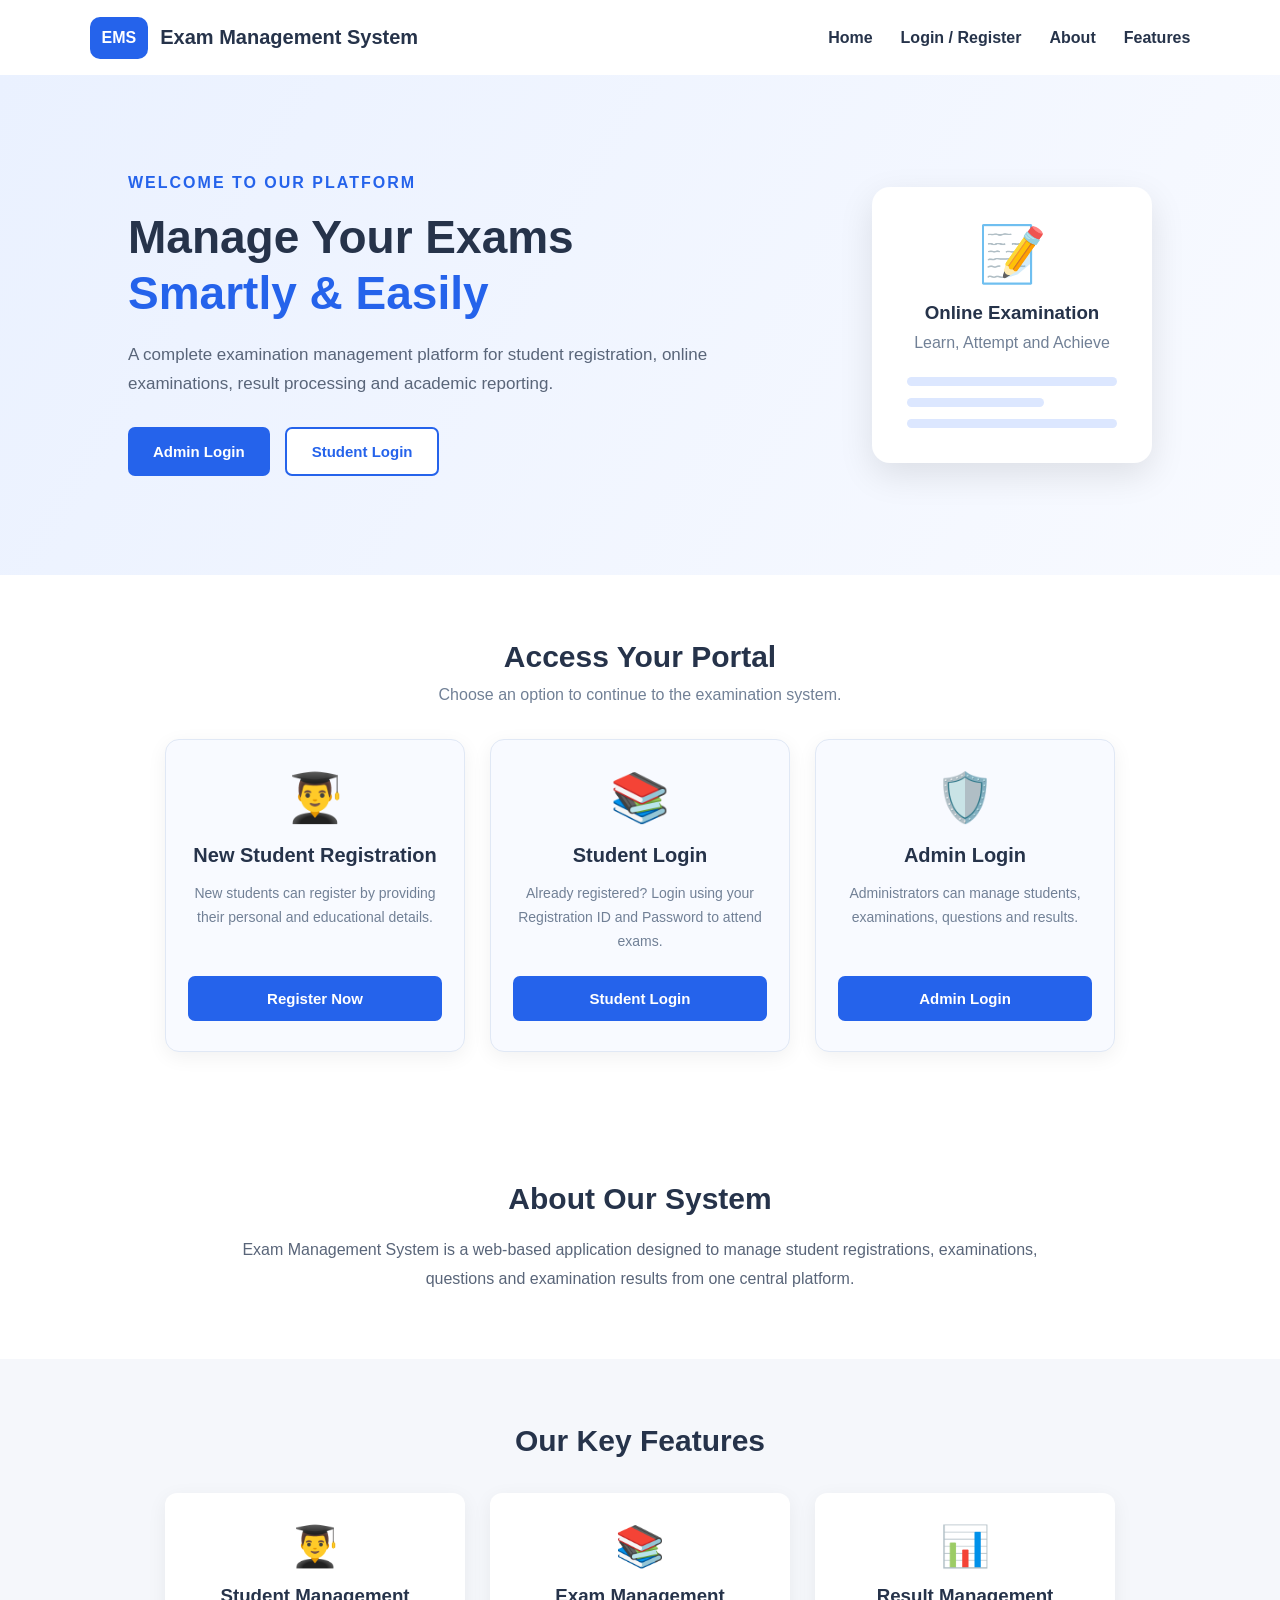
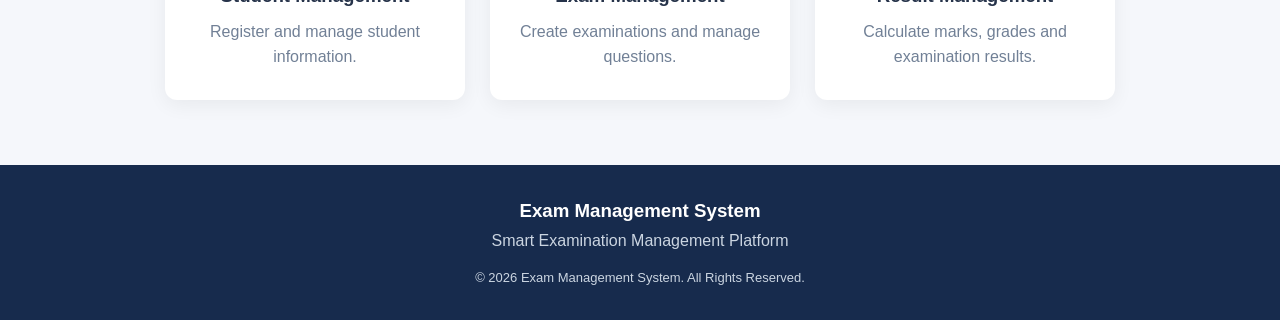
==== index.html @ 12c212f2 "updated all html css js files" ====
<!DOCTYPE html>
<html lang="en">

<head>

    <meta charset="UTF-8">
    <meta name="viewport" content="width=device-width, initial-scale=1.0">

    <title>Exam Management System</title>

    <link rel="stylesheet" href="css/style.css">

</head>

<body>

    <!-- Header Section -->
    <header class="header">

        <div class="logo">
            <span class="logo-icon">EMS</span>
            <h2>Exam Management System</h2>
        </div>

        <nav class="navbar">
            <a href="#home">Home</a>
            <a href="#portals">Login / Register</a>
            <a href="#about">About</a>
            <a href="#features">Features</a>
        </nav>

    </header>


    <!-- Home Section -->
    <section class="hero" id="home">

        <div class="hero-content">

            <p class="welcome-text">WELCOME TO OUR PLATFORM</p>

            <h1>
                Manage Your Exams
                <span>Smartly & Easily</span>
            </h1>

            <p class="description">
                A complete examination management platform
                for student registration, online examinations,
                result processing and academic reporting.
            </p>

            <div class="button-group">

                <button class="admin-btn" onclick="openLogin('Admin')">
                    Admin Login
                </button>

                <button class="student-btn" onclick="openLogin('Student')">
                    Student Login
                </button>

            </div>

        </div>

        <div class="hero-image">

            <div class="exam-card">

                <div class="exam-icon">📝</div>

                <h3>Online Examination</h3>

                <p>Learn, Attempt and Achieve</p>

                <div class="exam-line"></div>
                <div class="exam-line short"></div>
                <div class="exam-line"></div>

            </div>

        </div>

    </section>


    <!-- Registration and Login Cards -->
    <section class="portal-section" id="portals">

        <h2>Access Your Portal</h2>

        <p class="portal-description">
            Choose an option to continue to the examination system.
        </p>

        <div class="portal-container">


            <!-- New Student Registration Card -->
            <div class="portal-card">

                <div class="portal-icon">👨‍🎓</div>

                <h3>New Student Registration</h3>

                <p>
                    New students can register by providing
                    their personal and educational details.
                </p>

                <button class="portal-btn"
                    onclick="openRegistration()">

                    Register Now

                </button>

            </div>


            <!-- Student Login Card -->
            <div class="portal-card">

                <div class="portal-icon">📚</div>

                <h3>Student Login</h3>

                <p>
                    Already registered? Login using your
                    Registration ID and Password to attend exams.
                </p>

                <button class="portal-btn"
                    onclick="openLogin('Student')">

                    Student Login

                </button>

            </div>


            <!-- Admin Login Card -->
            <div class="portal-card">

                <div class="portal-icon">🛡️</div>

                <h3>Admin Login</h3>

                <p>
                    Administrators can manage students,
                    examinations, questions and results.
                </p>

                <button class="portal-btn"
                    onclick="openLogin('Admin')">

                    Admin Login

                </button>

            </div>

        </div>

    </section>


    <!-- About Section -->
    <section class="about" id="about">

        <h2>About Our System</h2>

        <p>
            Exam Management System is a web-based application
            designed to manage student registrations,
            examinations, questions and examination results
            from one central platform.
        </p>

    </section>


    <!-- Features Section -->
    <section class="features" id="features">

        <h2>Our Key Features</h2>

        <div class="feature-container">

            <div class="feature-card">

                <div class="feature-icon">👨‍🎓</div>

                <h3>Student Management</h3>

                <p>Register and manage student information.</p>

            </div>


            <div class="feature-card">

                <div class="feature-icon">📚</div>

                <h3>Exam Management</h3>

                <p>Create examinations and manage questions.</p>

            </div>


            <div class="feature-card">

                <div class="feature-icon">📊</div>

                <h3>Result Management</h3>

                <p>Calculate marks, grades and examination results.</p>

            </div>

        </div>

    </section>


    <!-- Footer -->
    <footer id="contact">

        <h3>Exam Management System</h3>

        <p>Smart Examination Management Platform</p>

        <p class="copyright">
            &copy; 2026 Exam Management System. All Rights Reserved.
        </p>

    </footer>


    <script src="js/script.js"></script>

</body>

</html>
---- css/style.css ----
/* General Settings */
* {
    margin: 0;
    padding: 0;
    box-sizing: border-box;
}

body {
    font-family: Arial, sans-serif;
    background-color: #f5f7fb;
    color: #26334a;
}

/* Header */
.header {
    width: 100%;
    min-height: 75px;
    background-color: white;
    display: flex;
    justify-content: space-between;
    align-items: center;
    padding: 15px 7%;
    box-shadow: 0 2px 10px rgba(0, 0, 0, 0.08);
}

.logo {
    display: flex;
    align-items: center;
    gap: 12px;
}

.logo-icon {
    background-color: #2563eb;
    color: white;
    padding: 12px;
    border-radius: 10px;
    font-weight: bold;
}

.logo h2 {
    font-size: 20px;
}

/* Navigation Menu */
.navbar {
    display: flex;
    gap: 28px;
}

.navbar a {
    text-decoration: none;
    color: #26334a;
    font-weight: bold;
}

.navbar a:hover {
    color: #2563eb;
}

/* Home Section */
.hero {
    min-height: 500px;
    display: flex;
    justify-content: space-between;
    align-items: center;
    padding: 65px 10%;
    background: linear-gradient(120deg, #eaf1ff, #f8faff);
}

.hero-content {
    max-width: 580px;
}

.welcome-text {
    color: #2563eb;
    font-weight: bold;
    letter-spacing: 2px;
    margin-bottom: 18px;
}

.hero h1 {
    font-size: 46px;
    line-height: 1.2;
    margin-bottom: 20px;
}

.hero h1 span {
    display: block;
    color: #2563eb;
}

.description {
    font-size: 17px;
    line-height: 1.7;
    color: #596579;
    margin-bottom: 28px;
}

/* Login Buttons */
.button-group {
    display: flex;
    gap: 15px;
}

button {
    border: none;
    padding: 14px 25px;
    border-radius: 7px;
    font-size: 15px;
    font-weight: bold;
    cursor: pointer;
    transition: 0.3s;
}

.admin-btn {
    background-color: #2563eb;
    color: white;
}

.admin-btn:hover {
    background-color: #1748b5;
}

.student-btn {
    background-color: white;
    color: #2563eb;
    border: 2px solid #2563eb;
}

.student-btn:hover {
    background-color: #e5edff;
}

/* Illustration Card */
.hero-image {
    display: flex;
    justify-content: center;
    align-items: center;
}

.exam-card {
    width: 280px;
    padding: 35px;
    background-color: white;
    border-radius: 18px;
    text-align: center;
    box-shadow: 0 12px 35px rgba(0, 0, 0, 0.10);
}

.exam-icon {
    font-size: 55px;
    margin-bottom: 15px;
}

.exam-card h3 {
    margin-bottom: 10px;
}

.exam-card p {
    color: #718096;
    margin-bottom: 25px;
}

.exam-line {
    height: 9px;
    background-color: #dce7ff;
    border-radius: 10px;
    margin-top: 12px;
}

.exam-line.short {
    width: 65%;
}

/* About Section */
.about {
    padding: 65px 10%;
    text-align: center;
    background-color: white;
}

.about h2,
.features h2 {
    font-size: 30px;
    margin-bottom: 20px;
}

.about p {
    max-width: 800px;
    margin: auto;
    line-height: 1.8;
    color: #596579;
}

/* Features Section */
.features {
    padding: 65px 8%;
    text-align: center;
}

.feature-container {
    display: flex;
    justify-content: center;
    gap: 25px;
    margin-top: 35px;
}

.feature-card {
    background-color: white;
    padding: 30px 20px;
    width: 300px;
    border-radius: 12px;
    box-shadow: 0 5px 20px rgba(0, 0, 0, 0.06);
}

.feature-icon {
    font-size: 40px;
    margin-bottom: 15px;
}

.feature-card h3 {
    margin-bottom: 12px;
}

.feature-card p {
    color: #718096;
    line-height: 1.6;
}

/* Footer */
footer {
    background-color: #172b4d;
    color: white;
    padding: 35px 15px;
    text-align: center;
}

footer p {
    margin-top: 10px;
    color: #cbd5e1;
}

.copyright {
    font-size: 13px;
    margin-top: 20px;
}

/* Mobile Responsive Design */
@media (max-width: 768px) {

    .header {
        flex-direction: column;
        gap: 20px;
    }

    .navbar {
        flex-wrap: wrap;
        justify-content: center;
        gap: 15px;
    }

    .hero {
        flex-direction: column;
        text-align: center;
        gap: 40px;
        padding: 50px 7%;
    }

    .hero h1 {
        font-size: 35px;
    }

    .button-group {
        justify-content: center;
        flex-wrap: wrap;
    }

    .feature-container {
        flex-direction: column;
        align-items: center;
    }

    .feature-card {
        width: 100%;
        max-width: 350px;
    }
}

/* =================================
   LOGIN PAGE DESIGN
================================= */

.login-page {
    min-height: 100vh;
    display: flex;
    justify-content: center;
    align-items: center;
    padding: 20px;
    background: linear-gradient(120deg, #eaf1ff, #dce8ff);
}

.login-container {
    width: 100%;
    max-width: 420px;
    background-color: white;
    padding: 40px;
    border-radius: 15px;
    text-align: center;
    box-shadow: 0 10px 35px rgba(0, 0, 0, 0.12);
}

.login-logo {
    width: 65px;
    height: 65px;
    background-color: #2563eb;
    color: white;
    display: flex;
    justify-content: center;
    align-items: center;
    margin: 0 auto 20px;
    border-radius: 12px;
    font-size: 22px;
    font-weight: bold;
}

.login-container h1 {
    font-size: 28px;
    margin-bottom: 10px;
    color: #26334a;
}

.login-subtitle {
    color: #718096;
    margin-bottom: 30px;
    line-height: 1.5;
}

.login-container form {
    text-align: left;
}

.login-container label {
    display: block;
    font-weight: bold;
    margin-bottom: 8px;
    margin-top: 18px;
}

.login-container input {
    width: 100%;
    padding: 13px;
    border: 1px solid #cbd5e1;
    border-radius: 7px;
    font-size: 15px;
    outline: none;
}

.login-container input:focus {
    border-color: #2563eb;
    box-shadow: 0 0 5px rgba(37, 99, 235, 0.25);
}

.login-submit {
    width: 100%;
    background-color: #2563eb;
    color: white;
    margin-top: 25px;
    padding: 14px;
}

.login-submit:hover {
    background-color: #1748b5;
}

.back-home {
    margin-top: 25px;
}

.back-home a {
    color: #2563eb;
    text-decoration: none;
    font-weight: bold;
}

.back-home a:hover {
    text-decoration: underline;
}

/* ==========================================
   REGISTRATION AND LOGIN PORTAL CARDS
========================================== */

.portal-section {
    padding: 65px 8%;
    text-align: center;
    background-color: #ffffff;
}

.portal-section h2 {
    font-size: 30px;
    margin-bottom: 12px;
    color: #26334a;
}

.portal-description {
    color: #718096;
    font-size: 16px;
    margin-bottom: 35px;
}

.portal-container {
    display: flex;
    justify-content: center;
    align-items: stretch;
    gap: 25px;
    flex-wrap: wrap;
}

.portal-card {
    width: 300px;
    background-color: #f8faff;
    padding: 30px 22px;
    border-radius: 14px;
    border: 1px solid #e0e8f5;
    box-shadow: 0 5px 20px rgba(0, 0, 0, 0.06);
    transition: 0.3s;
}

.portal-card:hover {
    transform: translateY(-7px);
    box-shadow: 0 12px 28px rgba(0, 0, 0, 0.12);
}

.portal-icon {
    font-size: 48px;
    margin-bottom: 18px;
}

.portal-card h3 {
    font-size: 20px;
    margin-bottom: 15px;
    color: #26334a;
}

.portal-card p {
    font-size: 14px;
    line-height: 1.7;
    color: #718096;
    min-height: 72px;
}

.portal-btn {
    width: 100%;
    margin-top: 22px;
    background-color: #2563eb;
    color: white;
}

.portal-btn:hover {
    background-color: #1748b5;
}


/* Registration form layout */

.registration-page {
    min-height: 100vh;
    padding: 40px 15px;
    background: linear-gradient(120deg, #eaf1ff, #dce8ff);
}

.registration-container {
    max-width: 750px;
    margin: auto;
    background-color: white;
    padding: 35px;
    border-radius: 15px;
    box-shadow: 0 10px 35px rgba(0, 0, 0, 0.10);
}

.registration-container h1 {
    text-align: center;
    margin-bottom: 12px;
    color: #26334a;
}

.registration-container .registration-subtitle {
    text-align: center;
    color: #718096;
    margin-bottom: 30px;
}

.registration-form {
    display: grid;
    grid-template-columns: 1fr 1fr;
    gap: 18px;
}

.registration-field {
    display: flex;
    flex-direction: column;
    gap: 8px;
}

.registration-field.full-width {
    grid-column: 1 / -1;
}

.registration-field label {
    font-weight: bold;
    color: #26334a;
}

.registration-field input,
.registration-field select,
.registration-field textarea {
    width: 100%;
    padding: 12px;
    border: 1px solid #cbd5e1;
    border-radius: 7px;
    font-size: 15px;
    font-family: Arial, sans-serif;
}

.registration-field textarea {
    min-height: 90px;
    resize: vertical;
}

.registration-submit {
    grid-column: 1 / -1;
    width: 100%;
    background-color: #2563eb;
    color: white;
}

.registration-submit:hover {
    background-color: #1748b5;
}

.registration-back {
    text-align: center;
    margin-top: 22px;
}

.registration-back a {
    color: #2563eb;
    text-decoration: none;
    font-weight: bold;
}


/* Mobile Responsive */
@media (max-width: 768px) {

    .portal-container {
        flex-direction: column;
        align-items: center;
    }

    .portal-card {
        width: 100%;
        max-width: 350px;
    }

    .registration-form {
        grid-template-columns: 1fr;
    }

    .registration-field.full-width,
    .registration-submit {
        grid-column: auto;
    }

    .registration-container {
        padding: 25px 18px;
    }

}
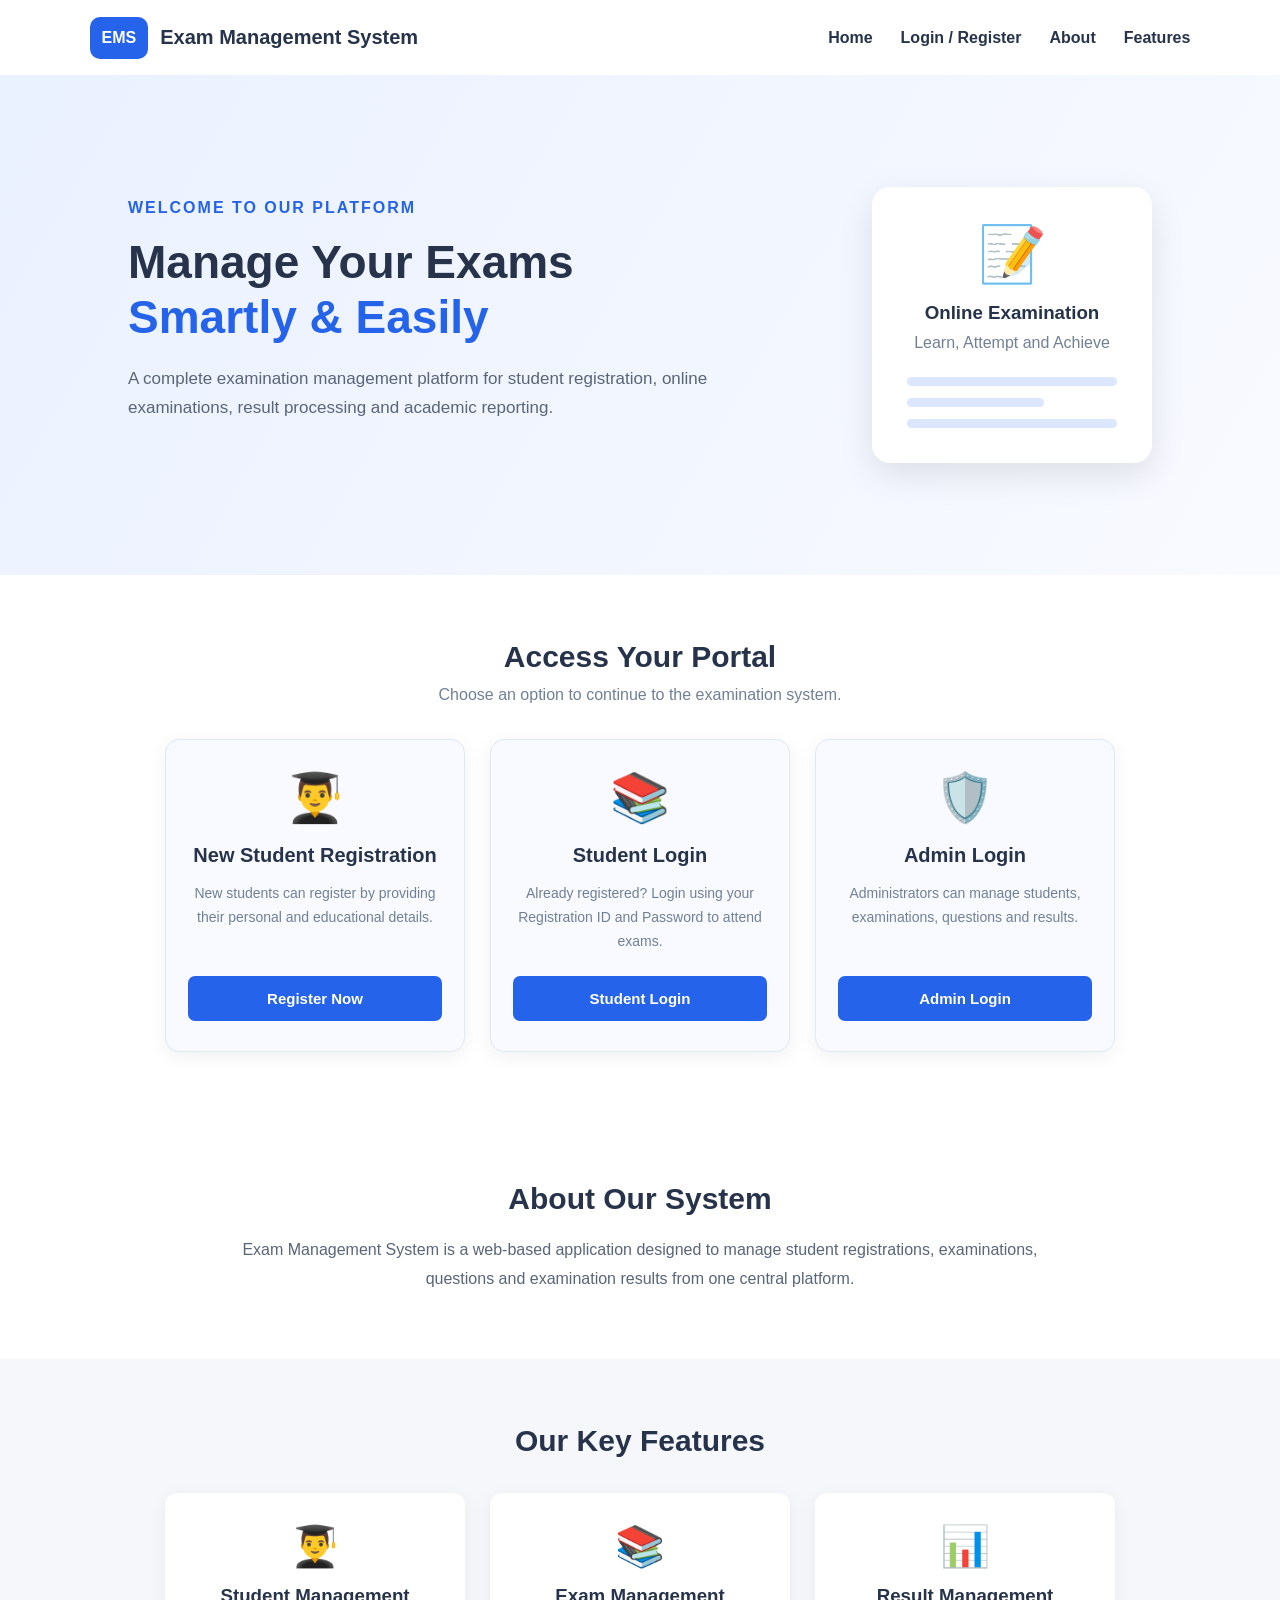
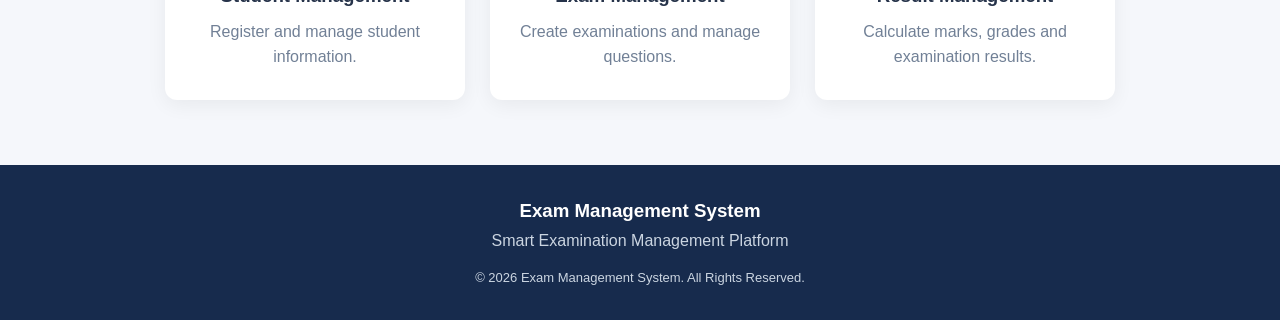
==== commit bca78130: "updated index" ====
--- a/index.html
+++ b/index.html
@@ -51,17 +51,7 @@
                 result processing and academic reporting.
             </p>
 
-            <div class="button-group">
-
-                <button class="admin-btn" onclick="openLogin('Admin')">
-                    Admin Login
-                </button>
-
-                <button class="student-btn" onclick="openLogin('Student')">
-                    Student Login
-                </button>
-
-            </div>
+           
 
         </div>
 
